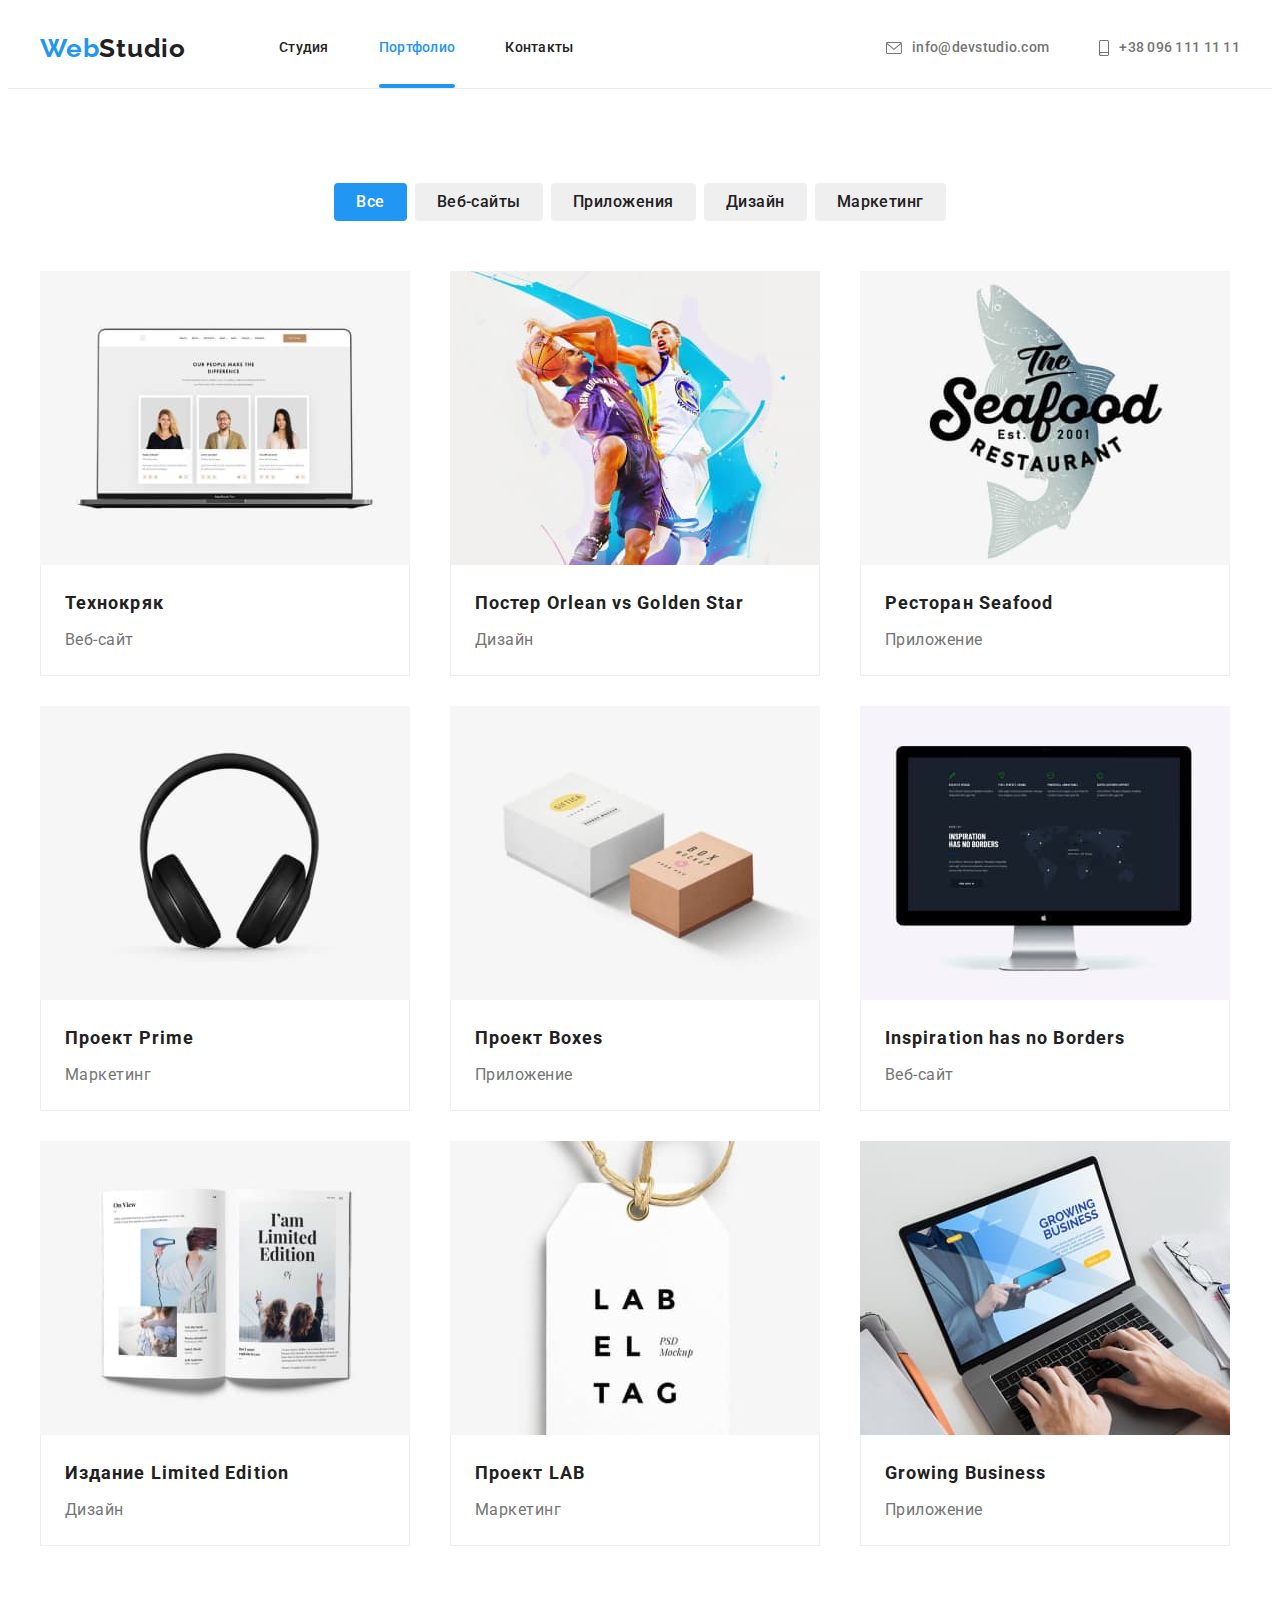
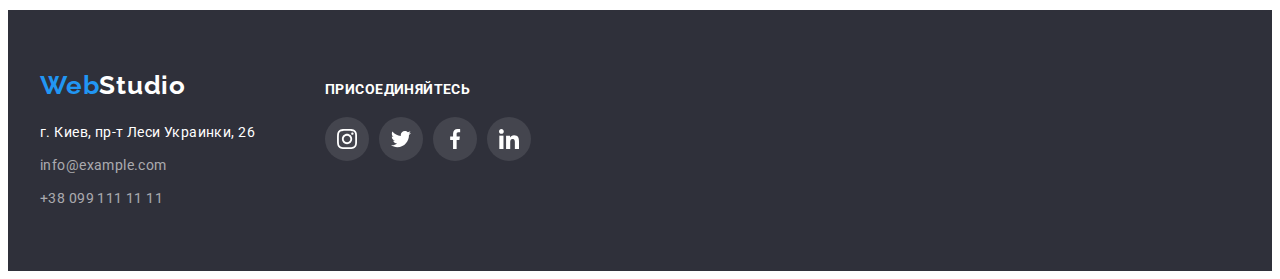
==== portfolio.html @ 38d091c9 "Добавляет разметку модального окна" ====
<!DOCTYPE html>
<html lang="ru">
  <head>
    <meta charset="UTF-8" />
    <meta http-equiv="X-UA-Compatible" content="IE=edge" />
    <meta name="viewport" content="width=device-width, initial-scale=1.0" />
    <link rel="preconnect" href="https://fonts.googleapis.com" />
    <link rel="preconnect" href="https://fonts.gstatic.com" crossorigin />
    <link
      href="https://fonts.googleapis.com/css2?family=Raleway:wght@700&family=Roboto:wght@400;500;700;900&display=swap"
      rel="stylesheet"
    />
    <title>WebStudio</title>
    <link
      rel="stylesheet"
      href="https://cdnjs.cloudflare.com/ajax/libs/modern-normalize/1.1.0/modern-normalize.min.css"
      integrity="sha512-wpPYUAdjBVSE4KJnH1VR1HeZfpl1ub8YT/NKx4PuQ5NmX2tKuGu6U/JRp5y+Y8XG2tV+wKQpNHVUX03MfMFn9Q=="
      crossorigin="anonymous"
      referrerpolicy="no-referrer"
    />
    <link rel="stylesheet" href="./css/styles.css" />
  </head>
  <body>
    <header class="header">
      <div class="container">
        <nav class="header-nav">
          <a class="header-logo link" href="./index.html" lang="en">
            <span class="logo-text">Web</span>Studio
          </a>
          <ul class="header-list list">
            <li class="header-item">
              <a class="header-link link" href="./index.html">Студия</a>
            </li>
            <li class="header-item">
              <a class="header-link link current" href="./portfolio.html"
                >Портфолио</a
              >
            </li>
            <li class="header-item">
              <a class="header-link link" href="">Контакты</a>
            </li>
          </ul>
        </nav>
        <ul class="header-contact list">
          <li class="contact-item">
            <a class="header-info link" href="mailto:info@devstudio.com"
              ><svg class="header-icon" width="16px" height="12px">
                <use href="./images/symbol-defs.svg#icon-envelope"></use></svg
              >info@devstudio.com</a
            >
          </li>
          <li class="contact-item">
            <a class="header-info link" href="tel:+380961111111"
              ><svg class="header-icon" width="10px" height="16px">
                <use href="./images/symbol-defs.svg#icon-smartphone"></use></svg
              >+38 096 111 11 11</a
            >
          </li>
        </ul>
      </div>
    </header>
    <main>
      <!-- Portfolio-section -->
      <section class="section portfolio">
        <div class="container">
          <h1 class="visually-hidden">кнопки</h1>
          <ul class="btn-list list">
            <li class="btn-item current">
              <button class="btn-primary current" type="button">Все</button>
            </li>
            <li class="btn-item">
              <button class="btn-primary" type="button">Веб-сайты</button>
            </li>
            <li class="btn-item">
              <button class="btn-primary" type="button">Приложения</button>
            </li>
            <li class="btn-item">
              <button class="btn-primary" type="button">Дизайн</button>
            </li>
            <li class="btn-item">
              <button class="btn-primary" type="button">Маркетинг</button>
            </li>
          </ul>
          <ul class="portfolio-list list outline">
            <li class="portfolio-item">
              <a class="portfolio-link link" href="">
                <div class="thumb-card">
                  <img
                    src="./images/portfolio-1.jpg"
                    alt="фото ноутбука"
                    width="370"
                    height="294"
                  />
                  <p class="thumb-text">Ресурс предлагает комплексные предложения с разным уровнем функционала и сервисов. Все это позволит посетителю получить исчерпывающие сведения о компании или частном лице.</p>
                </div>
                <div class="portfolio-box">
                  <h2 class="portfolio-title">Технокряк</h2>
                  <p class="portfolio-text">Веб-сайт</p>
                </div>
              </a>
            </li>
            <li class="portfolio-item">
              <a class="portfolio-link link" href="">
                <div class="thumb-card">
                  <img
                    src="./images/portfolio-2.jpg"
                    alt="фото ноутбука"
                    width="370"
                    height="294"
                  />
                  <p class="thumb-text">Ресурс предлагает комплексные предложения с разным уровнем функционала и сервисов. Все это позволит посетителю получить исчерпывающие сведения о компании или частном лице.</p>
                </div>
                <div class="portfolio-box">
                  <h2 class="portfolio-title">
                    Постер <span lang="en">Orlean vs Golden Star</span>
                  </h2>
                  <p class="portfolio-text">Дизайн</p>
                </div>
              </a>
            </li>
            <li class="portfolio-item">
              <a class="portfolio-link link" href="">
                <div class="thumb-card">
                  <img
                    src="./images/portfolio-3.jpg"
                    alt="фото ноутбука"
                    width="370"
                    height="294"
                  />
                  <p class="thumb-text">Ресурс предлагает комплексные предложения с разным уровнем функционала и сервисов. Все это позволит посетителю получить исчерпывающие сведения о компании или частном лице.</p>
                </div>
                <div class="portfolio-box">
                  <h2 class="portfolio-title">
                    Ресторан <span lang="en">Seafood</span>
                  </h2>
                  <p class="portfolio-text">Приложение</p>
                </div>
              </a>
            </li>
            <li class="portfolio-item">
              <a class="portfolio-link link" href="">
                <div class="thumb-card">
                  <img
                    src="./images/portfolio-4.jpg"
                    alt="фото ноутбука"
                    width="370"
                    height="294"
                  />
                  <p class="thumb-text">Ресурс предлагает комплексные предложения с разным уровнем функционала и сервисов. Все это позволит посетителю получить исчерпывающие сведения о компании или частном лице.</p>
                </div>
                <div class="portfolio-box">
                  <h2 class="portfolio-title">
                    Проект <span lang="en">Prime</span>
                  </h2>
                  <p class="portfolio-text">Маркетинг</p>
                </div>
              </a>
            </li>
            <li class="portfolio-item">
              <a class="portfolio-link link" href="">
                <div class="thumb-card">
                  <img
                    src="./images/portfolio-5.jpg"
                    alt="фото ноутбука"
                    width="370"
                    height="294"
                  />
                  <p class="thumb-text">Ресурс предлагает комплексные предложения с разным уровнем функционала и сервисов. Все это позволит посетителю получить исчерпывающие сведения о компании или частном лице.</p>
                </div>
                <div class="portfolio-box">
                  <h2 class="portfolio-title">
                    Проект <span lang="en">Boxes</span>
                  </h2>
                  <p class="portfolio-text">Приложение</p>
                </div>
              </a>
            </li>
            <li class="portfolio-item">
              <a class="portfolio-link link" href="">
                <div class="thumb-card">
                  <img
                    src="./images/portfolio-6.jpg"
                    alt="фото ноутбука"
                    width="370"
                    height="294"
                  />
                  <p class="thumb-text">Ресурс предлагает комплексные предложения с разным уровнем функционала и сервисов. Все это позволит посетителю получить исчерпывающие сведения о компании или частном лице.</p>
                </div>
                <div class="portfolio-box">
                  <h2 class="portfolio-title" lang="en">
                    Inspiration has no Borders
                  </h2>
                  <p class="portfolio-text">Веб-сайт</p>
                </div>
              </a>
            </li>
            <li class="portfolio-item">
              <a class="portfolio-link link" href="">
                <div class="thumb-card">
                  <img
                    src="./images/portfolio-7.jpg"
                    alt="фото ноутбука"
                    width="370"
                    height="294"
                  />
                  <p class="thumb-text">Ресурс предлагает комплексные предложения с разным уровнем функционала и сервисов. Все это позволит посетителю получить исчерпывающие сведения о компании или частном лице.</p>
                </div>
                <div class="portfolio-box">
                  <h2 class="portfolio-title">
                    Издание <span lang="en">Limited Edition</span>
                  </h2>
                  <p class="portfolio-text">Дизайн</p>
                </div>
              </a>
            </li>
            <li class="portfolio-item">
              <a class="portfolio-link link" href="">
                <div class="thumb-card">
                  <img
                    src="./images/portfolio-8.jpg"
                    alt="фото ноутбука"
                    width="370"
                    height="294"
                  />
                  <p class="thumb-text">Ресурс предлагает комплексные предложения с разным уровнем функционала и сервисов. Все это позволит посетителю получить исчерпывающие сведения о компании или частном лице.</p>
                </div>
                <div class="portfolio-box">
                  <h2 class="portfolio-title">
                    Проект <span lang="en">LAB</span>
                  </h2>
                  <p class="portfolio-text">Маркетинг</p>
                </div>
              </a>
            </li>
            <li class="portfolio-item">
              <a class="portfolio-link link" href="">
                <div class="thumb-card">
                  <img
                    src="./images/portfolio-9.jpg"
                    alt="фото ноутбука"
                    width="370"
                    height="294"
                  />
                  <p class="thumb-text">Ресурс предлагает комплексные предложения с разным уровнем функционала и сервисов. Все это позволит посетителю получить исчерпывающие сведения о компании или частном лице.</p>
                </div>
                <div class="portfolio-box">
                  <h2 class="portfolio-title" lang="en">Growing Business</h2>
                  <p class="portfolio-text">Приложение</p>
                </div>
              </a>
            </li>
          </ul>
        </div>
      </section>
    </main>
    <footer class="footer">
      <div class="container footer-container">
        <div class="footer-box">
          <a class="footer-logo link" href="./index.html" lang="en">
            <span class="logo-text">Web</span>Studio
          </a>
          <address class="footer-contact">
            <ul class="footer-list list">
              <li class="footer-item">
                <a
                  class="footer-address contact-text link"
                  href="https://goo.gl/maps/2yx1dUXWWij7tJqm9"
                  target="_blank"
                >
                  г. Киев, пр-т Леси Украинки, 26
                </a>
              </li>
              <li class="footer-item">
                <a
                  class="footer-contact contact-text link"
                  href="mailto:info@example.com"
                  >info@example.com</a
                >
              </li>
              <li class="footer-item">
                <a
                  class="footer-contact contact-text link"
                  href="tel:+380991111111"
                  >+38 099 111 11 11</a
                >
              </li>
            </ul>
          </address>
        </div>
        <div class="join">
          <p class="join-title">присоединяйтесь</p>
          <ul class="join-list list">
            <li class="join-item">
              <a class="join-link link" href="">
                <svg class="footer-icon" width="20" height="20">
                  <use href="./images/symbol-defs.svg#icon-instagram"></use>
                </svg>
              </a>
            </li>
            <li class="join-item">
              <a class="join-link link" href="">
                <svg class="footer-icon" width="20" height="20">
                  <use href="./images/symbol-defs.svg#icon-twitter"></use>
                </svg>
              </a>
            </li>
            <li class="join-item">
              <a class="join-link link" href="">
                <svg class="footer-icon" width="20" height="20">
                  <use href="./images/symbol-defs.svg#icon-facebook"></use>
                </svg>
              </a>
            </li>
            <li class="join-item">
              <a class="join-link link" href="">
                <svg class="footer-icon" width="20" height="20">
                  <use href="./images/symbol-defs.svg#icon-linkedin"></use>
                </svg>
              </a>
            </li>
          </ul>
        </div>
      </div>
    </footer>
  </body>
</html>
---- css/styles.css ----
:root {
  --first-main-color: #212121;
  --second-main-color: #757575;
  --features-title-color: #212121;
  --features-text-color: #757575;
  --accent-text-color: #2196f3;
  --portfolio-btn-color: #212121;
  --first-bg-coor: #ffffff;
  --second-bg-coor: #2f303a;
  --title-first-gap: 10px;
  --portfolio-title-gap: 4px;
  --portfolio-box-border: 1px solid #eeeeee;
  --main-flex-gap: 30px;
  --timing-function: 250ms cubic-bezier(0.4, 0, 0.2, 1);
}
p,
h1,
h2,
h3,
h4,
h5,
h6 {
  margin: 0;
}

ul {
  margin: 0;
  padding: 0;
}
body {
  font-family: "Roboto", sans-serif;
  color: var(--first-main-color);
  font-size: 14px;
  background-color: var(--first-bg-coor);
}

img {
  display: block;
  max-width: 100%;
  height: auto;
}

.section {
  padding-top: 94px;
  padding-bottom: 94px;
  /* outline: 1px solid blueviolet; */
}

.list {
  list-style: none;
}

.link {
  text-decoration: none;
}

.container {
  width: 1200px;
  padding-left: 15px;
  padding-right: 15px;
  margin: 0 auto;
  /* outline: 2px solid tomato; */
}

.section-title {
  font-weight: 700;
  font-size: 36px;
  line-height: 42px;
  text-align: center;
  letter-spacing: 0.03em;
  color: var(--first-main-color);
}

.contact-text {
  font-style: normal;
  font-size: 14px;
  line-height: 1.71;
  letter-spacing: 0.03em;
}

.visually-hidden {
  position: absolute;
  white-space: nowrap;
  width: 1px;
  height: 1px;
  overflow: hidden;
  border: 0;
  padding: 0;
  clip: rect(0 0 0 0);
  clip-path: inset(50%);
  margin: -1px;
}

/* -----------------------Header----------------------- */

.header {
  border-bottom: 1px solid #ececec;
}

.header-list {
  display: flex;
  margin-left: 93px;
}

.header-contact {
  display: flex;
  margin-left: auto;
}

.header-nav {
  display: flex;
  align-items: center;
}

.header .container {
  display: flex;
  align-items: center;
}

.header-item:not(:last-child) {
  margin-right: 50px;
}

.contact-item:not(:last-child) {
  margin-right: 50px;
}

.header-logo {
  padding-top: 24px;
  padding-bottom: 24px;

  font-family: "Raleway";
  font-style: normal;
  font-weight: 700;
  font-size: 26px;
  line-height: 1.19;
  letter-spacing: 0.03em;
  color: var(--first-main-color);
}

.logo-text {
  color: var(--accent-text-color);
}

.header-link {
  display: inline-block;
  padding-top: 32px;
  padding-bottom: 32px;

  position: relative;

  font-weight: 500;
  font-size: 14px;
  line-height: 1.14;
  letter-spacing: 0.02em;
  color: var(--first-main-color);

  transition: color var(--timing-function);
}

.header-link:hover,
.header-link:focus {
  color: var(--accent-text-color);
}

.header-link.current::after {
  content: "";

  position: absolute;
  left: 0;
  bottom: 0;

  display: block;
  width: 100%;
  height: 4px;
  background-color: #2196f3;
  border-radius: 2px;

  transition: transform var(--timing-function);
}

.current {
  color: var(--accent-text-color);
}

.header-info {
  display: inline-flex;
  align-items: center;
  justify-content: center;

  padding-top: 32px;
  padding-bottom: 32px;

  font-weight: 500;
  font-size: 14px;
  line-height: 1.14;
  letter-spacing: 0.02em;
  color: #757575;

  transition: color var(--timing-function);
}

.header-icon {
  fill: currentColor;
  margin-right: 10px;
}

.header-info:hover,
.header-info:focus {
  color: var(--accent-text-color);
}

/* -----------------------Hero-modal---------------- */

.backdrop {
  position: fixed;
  top: 0;
  left: 0;

  width: 100%;
  height: 100%;

  background-color: rgba(0, 0, 0, 0.2);

  opacity: 1;
  transition: opacity var(--timing-function), visibility 300ms;
}

.backdrop.is-hidden {
  opacity: 0;
  pointer-events: none;
  visibility: hidden;
}

.backdrop.is-hidden .modal {
  transform: translate(-50%, -50%) scale(0.7);
}

.modal {
  position: absolute;
  top: 50%;
  left: 50%;

  width: 528px;
  height: 581px;

  padding: 40px;

  background: #ffffff;
  box-shadow: 0px 1px 3px rgba(0, 0, 0, 0.12), 0px 1px 1px rgba(0, 0, 0, 0.14),
    0px 2px 1px rgba(0, 0, 0, 0.2);
  border-radius: 4px;

  transform: translate(-50%, -50%) scale(1);
  transition: transform 300ms cubic-bezier(0.215, 0.61, 0.355, 1);
}

.modal-close {
  display: flex;
  align-items: center;
  justify-content: center;

  position: absolute;

  top: 8px;
  right: 8px;

  width: 30px;
  height: 30px;

  background: #ffffff;
  border: 1px solid rgba(0, 0, 0, 0.1);
  border-radius: 50%;
  background-color: transparent;
}

.modal-icon {
  display: block;
  fill: #000000;

  width: 18px;
  height: 18px;

  transition: fill var(--timing-function);
}

.modal-close:hover .modal-icon,
.modal-close:focus .modal-icon {
  fill: var(--accent-text-color);
}

.modal-title {
margin-bottom: 30px;

  font-weight: 700;
font-size: 20px;
line-height: 1.15;
text-align: center;
letter-spacing: 0.03em;
color: var(--first-main-color);
}


.modal-field {
  margin-bottom: 10px;
}

.input-text {
display: block;

margin-bottom: 4px;
  
  font-size: 12px;
line-height: 1.17;
letter-spacing: 0.01em;

color: var(--second-main-color);
}

.input-wrap {
  position: relative;
}

.input-icon {
  position: absolute;
  left: 15px;
  top: 50%;
  transform: translateY(-50%);
}

.modal-input {

padding: 12px 12px 12px 42px;

width: 100%;
height: 40px;

  border: 1px solid rgba(33, 33, 33, 0.2);
box-sizing: border-box;
border-radius: 4px;
background-color: transparent;
}

.comment-text::placeholder {
  font-size: 12px;
line-height: 1.14;
letter-spacing: 0.01em;

color: rgba(117, 117, 117, 0.5);
}

.comment-text {
  width: 100%;
height: 120px;

padding: 12px 16px;
resize: none;

border: 1px solid rgba(33, 33, 33, 0.2);
box-sizing: border-box;
border-radius: 4px;
background-color: transparent;
color: var(--first-main-color);
}

/*Checkbox
-----------------------*/
.check-input {
position: absolute;

 -webkit-appearance: none;
 -moz-appearance: none;
 appearance: none;
}

/* -----------------------Hero----------------------- */
.hero {
  max-width: 1600px;
  min-height: 600px;
  margin-left: auto;
  margin-right: auto;
  background-image: linear-gradient(
      to right,
      rgba(47, 48, 58, 0.4),
      rgba(47, 48, 58, 0.4)
    ),
    url(../images/header-img.jpg);
  background-size: cover;
  background-repeat: no-repeat;
  background-position: center;
  background-color: #2f303a;

  padding-top: 200px;
  padding-bottom: 200px;
  text-align: center;
}
.hero-title {
  margin-bottom: var(--main-flex-gap);
  min-width: 696px;

  font-weight: 900;
  font-size: 44px;
  line-height: 1.36;
  letter-spacing: 0.06em;
  text-transform: uppercase;
  color: #ffffff;
}

.hero-btn {
  border-radius: 4px;
  border: 0;
  padding: 10px 32px;

  min-width: 200px;
  box-shadow: 0px 4px 4px rgba(0, 0, 0, 0.15);
  margin: 0 auto;

  font-family: inherit;
  font-weight: 700;
  font-size: 16px;
  line-height: 1.88;
  display: flex;
  align-items: center;
  letter-spacing: 0.06em;
  color: #ffffff;
  cursor: pointer;
  background: var(--accent-text-color);
}

.hero-btn:hover,
.hero-btn:focus {
  background: var(--accent-text-color);
}

/* ----------------------Features---------------------- */
.features-list {
  display: flex;
  margin-left: -30px;
}

.features-item {
  width: calc(100% / 4 - 30px);
  margin-left: var(--main-flex-gap);
}

.features-box-icon {
  display: flex;
  align-items: center;
  justify-content: center;

  max-width: 270px;
  min-height: 120px;
  background: #f5f4fa;
  border-radius: 4px;
  margin-bottom: 30px;
}

.features-title {
  margin-bottom: var(--title-first-gap);

  font-weight: 700;
  font-size: 14px;
  line-height: 1.14;
  letter-spacing: 0.03em;
  text-transform: uppercase;
  color: var(--features-title-color);
}

.features-text {
  font-size: 14px;
  line-height: 1.71;
  letter-spacing: 0.03em;
  color: var(--features-text-color);
}

/* ----------------------Service---------------------- */
.section.service {
  padding-top: 0;
}

.service-item {
  position: relative;
}

.service-label {
  position: absolute;
  width: 100%;
  bottom: 0;
  left: 0;
}

.service-title {
  margin-bottom: 50px;
}

.service-list {
  display: flex;
}

.service-text {
  display: flex;
  align-items: center;
  justify-content: center;

  width: 100%;
  height: 70px;

  text-align: center;
  font-weight: 700;
  font-size: 14px;
  line-height: 1.14;
  text-transform: uppercase;

  color: #ffffff;
  background: rgba(47, 48, 58, 0.8);
}

.service-item + .service-item {
  margin-left: var(--main-flex-gap);
}
/* ----------------------Team---------------------- */

.team {
  background: #f5f4fa;
}

.team-box {
  padding-top: 30px;
  padding-bottom: 30px;
  padding-left: auto;
  padding-right: auto;
}

.team-list {
  display: flex;
  margin-left: -30px;
}

.team-item {
  flex-basis: calc(100% / 4 - 30px);
  margin-left: var(--main-flex-gap);

  background: #ffffff;
  box-shadow: 0px 1px 3px rgba(0, 0, 0, 0.12), 0px 1px 1px rgba(0, 0, 0, 0.14),
    0px 2px 1px rgba(0, 0, 0, 0.2);
  border-radius: 0px 0px 4px 4px;
}

.team-title {
  margin-bottom: 50px;
}

.team-name {
  margin-bottom: var(--title-first-gap);

  font-weight: 500;
  font-size: 16px;
  line-height: 1.19;
  text-align: center;
  letter-spacing: 0.03em;
  color: var(--first-main-color);
}

.team-text {
  font-size: 16px;
  line-height: 1.19;
  text-align: center;
  letter-spacing: 0.03em;
  color: var(--second-main-color);
  margin-bottom: 16px;
}

.team-soc-list {
  display: flex;
  justify-content: center;
}

.team-soc-item + .team-soc-item {
  margin-left: 10px;
}

.team-soc-link {
  width: 44px;
  height: 44px;
  background-color: #ffffff;
  border-radius: 50%;
  display: flex;
  justify-content: center;
  align-items: center;
  color: #afb1b8;

  transition: color var(--timing-function),
    background-color var(--timing-function);
}

.team-soc-icon {
  fill: currentColor;
}

.team-soc-link:hover,
.team-soc-link:focus {
  background-color: #2196f3;
  color: #ffffff;
}

/* ----------------------Clients---------------------- */

.clients {
  margin-left: auto;
  margin-right: auto;
  background: var(--first-bg-coor);
}

.clients-title {
  margin-bottom: 50px;
}

.clients-list {
  display: flex;
  justify-content: center;
  align-items: center;
  margin-left: -30px;
}

.clients-item {
  width: calc(100% / 6 - 30px);
  height: 92px;
  margin-left: var(--main-flex-gap);
}

.clients-link {
  display: flex;
  width: 170px;
  height: 92px;
  justify-content: center;
  align-items: center;
  border: 1px solid #afb1b8;
  border-radius: 4px;
  color: #afb1b8;

  transition: color var(--timing-function), border-color var(--timing-function);
}

.clients-icon {
  fill: currentColor;
}

.clients-link:hover,
.clients-link:focus {
  border-color: var(--accent-text-color);
  color: var(--accent-text-color);
}

/* ----------------------Footer---------------------- */
.footer {
  padding-top: 60px;
  padding-bottom: 60px;

  background: var(--second-bg-coor);
}

.footer-logo {
  display: block;
  margin-bottom: 20px;

  font-family: "Raleway";
  font-style: normal;
  font-weight: 700;
  font-size: 26px;
  line-height: 1.19;
  letter-spacing: 0.03em;
  color: #ffffff;
}

.footer-item {
  margin-bottom: 9px;
}

.footer-item:last-child {
  margin-bottom: 0;
}

.footer-address {
  color: #ffffff;
}

.footer-contact {
  color: rgba(255, 255, 255, 0.6);
}

.contact-text {
  display: block;

  transition: color var(--timing-function);
}

.contact-text:hover,
.contact-text:focus {
  color: var(--accent-text-color);
}

/* --------------------Footer-Join-------------------- */

.footer-container {
  display: flex;
  align-items: baseline;
}

.join {
  margin-left: 70px;
}

.join-list {
  display: flex;
  justify-content: center;
}

.join-item + .join-item {
  margin-left: 10px;
}

.join-title {
  margin-bottom: 20px;

  font-weight: 700;
  font-size: 14px;
  line-height: 16px;
  letter-spacing: 0.03em;
  text-transform: uppercase;
  color: var(--first-bg-coor);
}

.join-link {
  width: 44px;
  height: 44px;
  background-color: rgba(255, 255, 255, 0.1);
  border-radius: 50%;
  display: flex;
  align-items: center;
  justify-content: center;

  transition: background-color var(--timing-function);
}

.join-link:hover,
.join-link:focus {
  background-color: var(--accent-text-color);
}

.footer-icon {
  fill: var(--first-bg-coor);
}

/* -----------------Portfolio-button------------------ */
.btn-list {
  display: flex;
  justify-content: center;

  margin-bottom: 50px;
}

.btn-item:not(:first-child) {
  margin-left: 8px;
}

.btn-primary {
  display: inline-block;
  border: 0;
  border-radius: 4px;
  padding: 6px 22px;

  font-family: inherit;
  font-weight: 500;
  font-size: 16px;
  line-height: 1.62;
  text-align: center;
  letter-spacing: 0.03em;
  cursor: pointer;
  color: var(--portfolio-btn-color);

  transition: color var(--timing-function),
    background-color var(--timing-function), box-shadow var(--timing-function);
}

.btn-primary:hover,
.btn-primary:focus {
  background-color: var(--accent-text-color);
  color: #ffffff;
  box-shadow: 0px 3px 1px rgba(0, 0, 0, 0.1), 0px 1px 2px rgba(0, 0, 0, 0.08),
    0px 2px 2px rgba(0, 0, 0, 0.12);
}

.btn-primary.current {
  background: var(--accent-text-color);
  color: #ffffff;
}

/* -----------------Portfolio------------------------- */
.portfolio-list {
  display: flex;
  flex-wrap: wrap;
  margin-left: -30px;
  margin-bottom: -30px;
}

.portfolio-item {
  width: calc(100% / 3 - 30px);
  margin-left: var(--main-flex-gap);
  margin-bottom: var(--main-flex-gap);
}

.portfolio-item:nth-last-child(-n + 3) {
  margin-bottom: 0;
}

.portfolio-title {
  margin-bottom: var(--portfolio-title-gap);

  font-style: inherit;
  font-weight: 700;
  font-size: 18px;
  line-height: 2;
  letter-spacing: 0.06em;
  color: var(--first-main-color);
}

.portfolio-text {
  font-style: inherit;
  font-size: 16px;
  line-height: 1.88;
  letter-spacing: 0.03em;
  color: var(--second-main-color);
}

.portfolio-box {
  margin: 0;
  padding-top: 20px;
  padding-bottom: 20px;
  padding-left: 24px;
  padding-right: 24px;
  border-right: var(--portfolio-box-border);
  border-left: var(--portfolio-box-border);
  border-bottom: var(--portfolio-box-border);
}

.portfolio-item {
  background: var(--first-bg-coor);
}

.portfolio-link {
  display: inline-block;

  transition: box-shadow var(--timing-function);
}

.portfolio-link:hover .thumb-text,
.portfolio-link:focus .thumb-text {
  transform: translateY(0);
}

.portfolio-link:hover,
.portfolio-link:focus {
  box-shadow: 0px 1px 1px rgba(0, 0, 0, 0.12), 0px 4px 4px rgba(0, 0, 0, 0.06),
    1px 4px 6px rgba(0, 0, 0, 0.16);
}

.thumb-card {
  position: relative;
  overflow: hidden;

  width: 100%;
  height: 100%;
}

.thumb-text {
  position: absolute;
  top: 0;
  left: 0;
  height: 100%;
  width: 100%;

  transform: translateY(101%);
  transition: transform var(--timing-function);

  font-size: 18px;
  line-height: 1.56;
  margin: 0;
  padding: 63px 24px;

  background-color: rgba(33, 150, 243, 0.9);
  color: #ffffff;
}
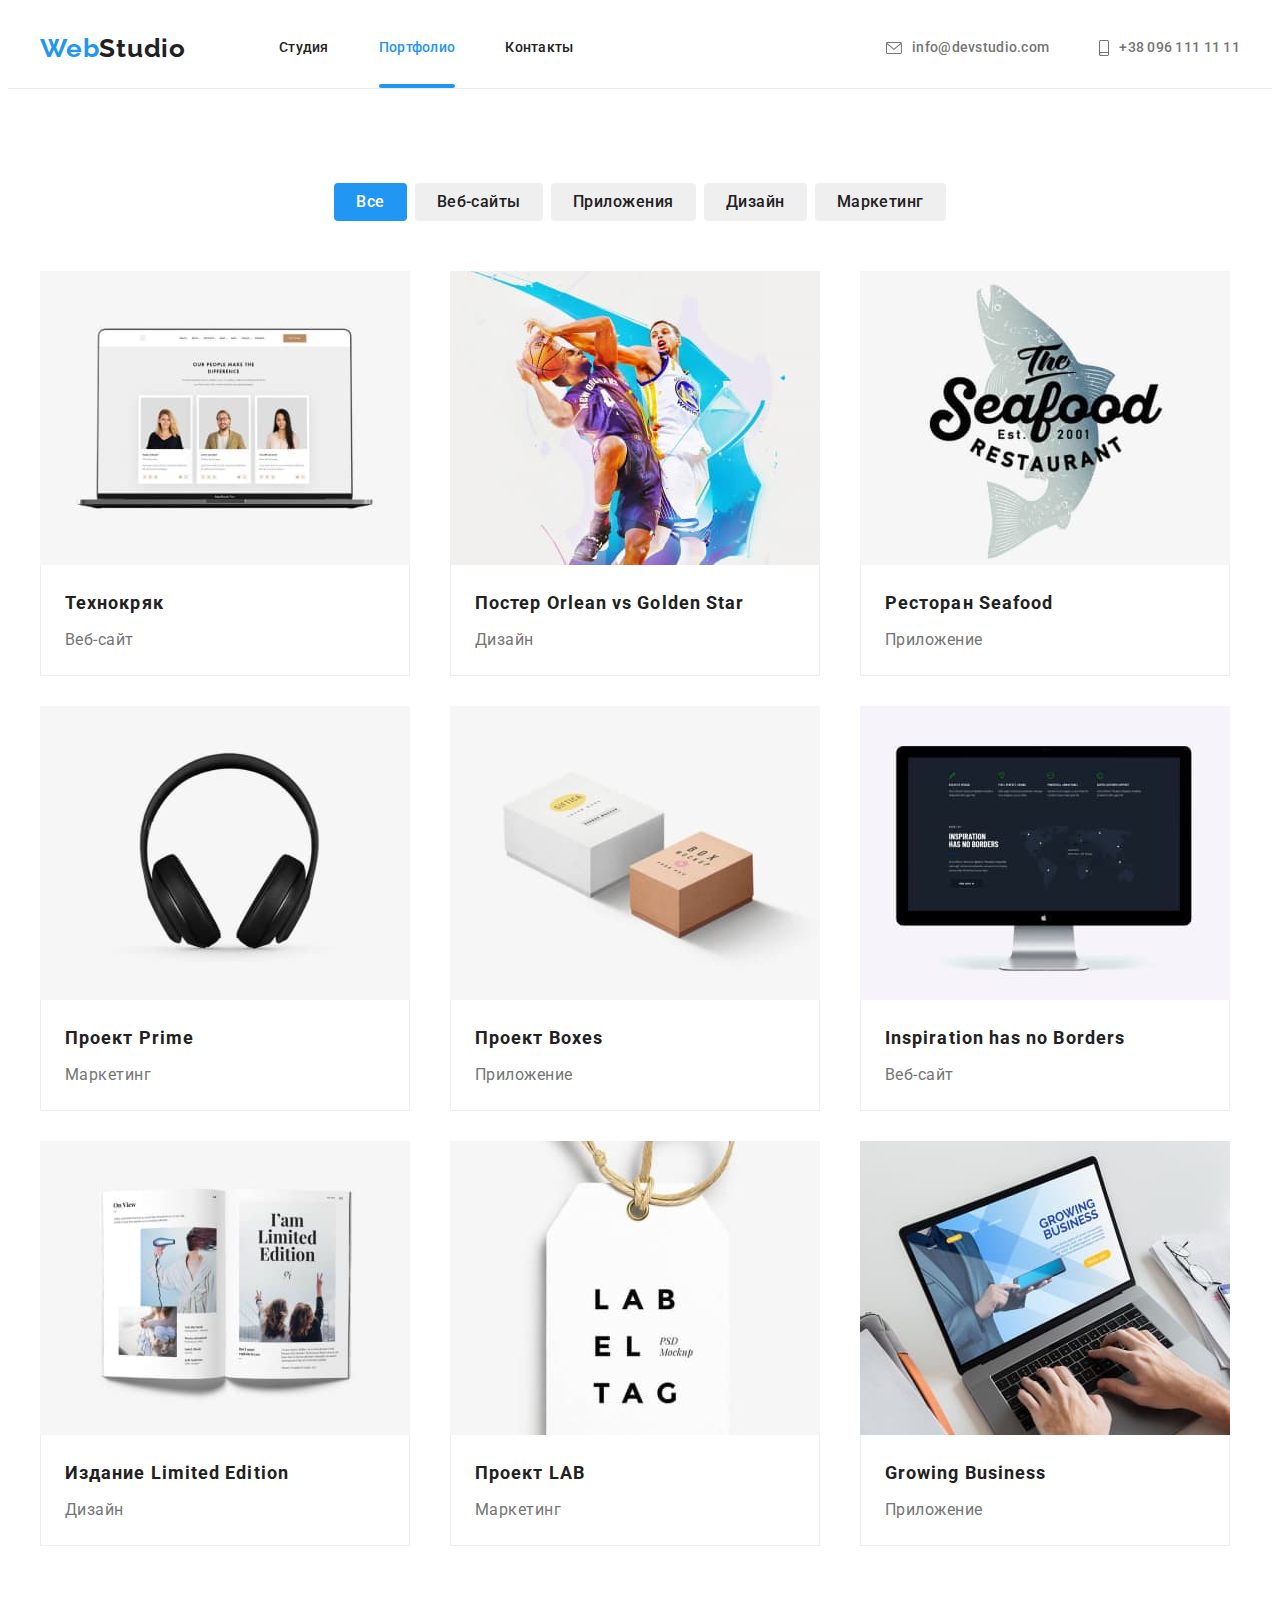
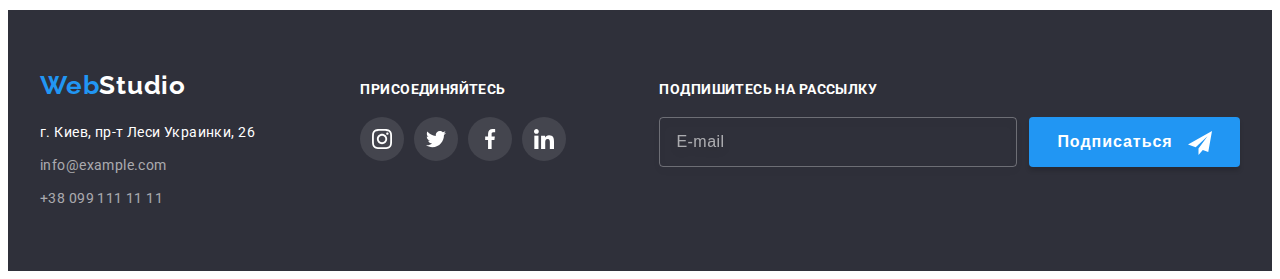
==== commit cfdf0bcc: "Заканчивает дз6" ====
--- a/portfolio.html
+++ b/portfolio.html
@@ -91,7 +91,11 @@
                     width="370"
                     height="294"
                   />
-                  <p class="thumb-text">Ресурс предлагает комплексные предложения с разным уровнем функционала и сервисов. Все это позволит посетителю получить исчерпывающие сведения о компании или частном лице.</p>
+                  <p class="thumb-text">
+                    Ресурс предлагает комплексные предложения с разным уровнем
+                    функционала и сервисов. Все это позволит посетителю получить
+                    исчерпывающие сведения о компании или частном лице.
+                  </p>
                 </div>
                 <div class="portfolio-box">
                   <h2 class="portfolio-title">Технокряк</h2>
@@ -108,7 +112,11 @@
                     width="370"
                     height="294"
                   />
-                  <p class="thumb-text">Ресурс предлагает комплексные предложения с разным уровнем функционала и сервисов. Все это позволит посетителю получить исчерпывающие сведения о компании или частном лице.</p>
+                  <p class="thumb-text">
+                    Ресурс предлагает комплексные предложения с разным уровнем
+                    функционала и сервисов. Все это позволит посетителю получить
+                    исчерпывающие сведения о компании или частном лице.
+                  </p>
                 </div>
                 <div class="portfolio-box">
                   <h2 class="portfolio-title">
@@ -127,7 +135,11 @@
                     width="370"
                     height="294"
                   />
-                  <p class="thumb-text">Ресурс предлагает комплексные предложения с разным уровнем функционала и сервисов. Все это позволит посетителю получить исчерпывающие сведения о компании или частном лице.</p>
+                  <p class="thumb-text">
+                    Ресурс предлагает комплексные предложения с разным уровнем
+                    функционала и сервисов. Все это позволит посетителю получить
+                    исчерпывающие сведения о компании или частном лице.
+                  </p>
                 </div>
                 <div class="portfolio-box">
                   <h2 class="portfolio-title">
@@ -146,7 +158,11 @@
                     width="370"
                     height="294"
                   />
-                  <p class="thumb-text">Ресурс предлагает комплексные предложения с разным уровнем функционала и сервисов. Все это позволит посетителю получить исчерпывающие сведения о компании или частном лице.</p>
+                  <p class="thumb-text">
+                    Ресурс предлагает комплексные предложения с разным уровнем
+                    функционала и сервисов. Все это позволит посетителю получить
+                    исчерпывающие сведения о компании или частном лице.
+                  </p>
                 </div>
                 <div class="portfolio-box">
                   <h2 class="portfolio-title">
@@ -165,7 +181,11 @@
                     width="370"
                     height="294"
                   />
-                  <p class="thumb-text">Ресурс предлагает комплексные предложения с разным уровнем функционала и сервисов. Все это позволит посетителю получить исчерпывающие сведения о компании или частном лице.</p>
+                  <p class="thumb-text">
+                    Ресурс предлагает комплексные предложения с разным уровнем
+                    функционала и сервисов. Все это позволит посетителю получить
+                    исчерпывающие сведения о компании или частном лице.
+                  </p>
                 </div>
                 <div class="portfolio-box">
                   <h2 class="portfolio-title">
@@ -184,7 +204,11 @@
                     width="370"
                     height="294"
                   />
-                  <p class="thumb-text">Ресурс предлагает комплексные предложения с разным уровнем функционала и сервисов. Все это позволит посетителю получить исчерпывающие сведения о компании или частном лице.</p>
+                  <p class="thumb-text">
+                    Ресурс предлагает комплексные предложения с разным уровнем
+                    функционала и сервисов. Все это позволит посетителю получить
+                    исчерпывающие сведения о компании или частном лице.
+                  </p>
                 </div>
                 <div class="portfolio-box">
                   <h2 class="portfolio-title" lang="en">
@@ -203,7 +227,11 @@
                     width="370"
                     height="294"
                   />
-                  <p class="thumb-text">Ресурс предлагает комплексные предложения с разным уровнем функционала и сервисов. Все это позволит посетителю получить исчерпывающие сведения о компании или частном лице.</p>
+                  <p class="thumb-text">
+                    Ресурс предлагает комплексные предложения с разным уровнем
+                    функционала и сервисов. Все это позволит посетителю получить
+                    исчерпывающие сведения о компании или частном лице.
+                  </p>
                 </div>
                 <div class="portfolio-box">
                   <h2 class="portfolio-title">
@@ -222,7 +250,11 @@
                     width="370"
                     height="294"
                   />
-                  <p class="thumb-text">Ресурс предлагает комплексные предложения с разным уровнем функционала и сервисов. Все это позволит посетителю получить исчерпывающие сведения о компании или частном лице.</p>
+                  <p class="thumb-text">
+                    Ресурс предлагает комплексные предложения с разным уровнем
+                    функционала и сервисов. Все это позволит посетителю получить
+                    исчерпывающие сведения о компании или частном лице.
+                  </p>
                 </div>
                 <div class="portfolio-box">
                   <h2 class="portfolio-title">
@@ -241,7 +273,11 @@
                     width="370"
                     height="294"
                   />
-                  <p class="thumb-text">Ресурс предлагает комплексные предложения с разным уровнем функционала и сервисов. Все это позволит посетителю получить исчерпывающие сведения о компании или частном лице.</p>
+                  <p class="thumb-text">
+                    Ресурс предлагает комплексные предложения с разным уровнем
+                    функционала и сервисов. Все это позволит посетителю получить
+                    исчерпывающие сведения о компании или частном лице.
+                  </p>
                 </div>
                 <div class="portfolio-box">
                   <h2 class="portfolio-title" lang="en">Growing Business</h2>
@@ -320,6 +356,25 @@
             </li>
           </ul>
         </div>
+        <div class="footer-form">
+          <form class="subscribe-form">
+            <p class="subscribe-title">Подпишитесь на рассылку</p>
+            <div class="subscribe-field">
+              <input
+                type="email"
+                name="subscribe_input"
+                class="subscribe_input"
+                placeholder="E-mail"
+              />
+              <button type="submit" class="subscribe-btn">
+                Подписаться
+                <svg class="subscribe-icon" width="24" height="24">
+                  <use href="./images/symbol-defs.svg#icon-send"></use>
+                </svg>
+              </button>
+            </div>
+          </form>
+        </div>
       </div>
     </footer>
   </body>
--- a/css/styles.css
+++ b/css/styles.css
@@ -289,32 +289,33 @@
   fill: var(--accent-text-color);
 }
 
+/* --------------Modal-form----------------------- */
+
 .modal-title {
-margin-bottom: 30px;
-
-  font-weight: 700;
-font-size: 20px;
-line-height: 1.15;
-text-align: center;
-letter-spacing: 0.03em;
-color: var(--first-main-color);
-}
-
+  margin-bottom: 12px;
+
+  font-weight: 700;
+  font-size: 20px;
+  line-height: 1.15;
+  text-align: center;
+  letter-spacing: 0.03em;
+  color: var(--first-main-color);
+}
 
 .modal-field {
   margin-bottom: 10px;
 }
 
 .input-text {
-display: block;
-
-margin-bottom: 4px;
-  
+  display: block;
+
+  margin-bottom: 4px;
+
   font-size: 12px;
-line-height: 1.17;
-letter-spacing: 0.01em;
-
-color: var(--second-main-color);
+  line-height: 1.17;
+  letter-spacing: 0.01em;
+
+  color: var(--second-main-color);
 }
 
 .input-wrap {
@@ -326,51 +327,162 @@
   left: 15px;
   top: 50%;
   transform: translateY(-50%);
+  transition: fill var(--timing-function);
 }
 
 .modal-input {
-
-padding: 12px 12px 12px 42px;
-
-width: 100%;
-height: 40px;
+  padding: 12px 12px 12px 42px;
+
+  width: 100%;
+  height: 40px;
 
   border: 1px solid rgba(33, 33, 33, 0.2);
-box-sizing: border-box;
-border-radius: 4px;
-background-color: transparent;
+  box-sizing: border-box;
+  border-radius: 4px;
+  background-color: transparent;
+  transition: border-color var(--timing-function);
+
+  font-size: 12px;
+  line-height: 1.17;
+  letter-spacing: 0.01em;
+
+  color: #757575;
+}
+
+.modal-field:focus-within .input-icon,
+.modal-input:not(:placeholder-shown) + .input-icon {
+  fill: var(--accent-text-color);
+}
+
+.modal-input:focus-within,
+.modal-input:not(:placeholder-shown) {
+  border-color: var(--accent-text-color);
+  outline: none;
+}
+
+.modal-comment {
+  margin-bottom: 20px;
+}
+
+.comment-text {
+  width: 100%;
+  height: 120px;
+
+  padding: 12px 16px;
+  resize: none;
+
+  border: 1px solid rgba(33, 33, 33, 0.2);
+  box-sizing: border-box;
+  border-radius: 4px;
+  background-color: transparent;
+  color: var(--first-main-color);
+
+  font-size: 12px;
+  line-height: 1.17;
+  letter-spacing: 0.01em;
+
+  color: #757575;
 }
 
 .comment-text::placeholder {
   font-size: 12px;
-line-height: 1.14;
-letter-spacing: 0.01em;
-
-color: rgba(117, 117, 117, 0.5);
-}
-
-.comment-text {
-  width: 100%;
-height: 120px;
-
-padding: 12px 16px;
-resize: none;
-
-border: 1px solid rgba(33, 33, 33, 0.2);
-box-sizing: border-box;
-border-radius: 4px;
-background-color: transparent;
-color: var(--first-main-color);
+  line-height: 1.14;
+  letter-spacing: 0.01em;
+
+  color: rgba(117, 117, 117, 0.5);
+}
+
+.modal-comment:focus-within .comment-text,
+.comment-text:not(:placeholder-shown) {
+  border-color: var(--accent-text-color);
+  outline: none;
 }
 
 /*Checkbox
 -----------------------*/
+
+.check-label {
+  display: flex;
+  align-items: center;
+  justify-content: center;
+  margin-bottom: 30px;
+}
+
 .check-input {
-position: absolute;
-
- -webkit-appearance: none;
- -moz-appearance: none;
- appearance: none;
+  position: absolute;
+
+  -webkit-appearance: none;
+  -moz-appearance: none;
+  appearance: none;
+}
+
+.check-box {
+  display: inline-block;
+  content: "";
+  width: 16px;
+  height: 15px;
+
+  margin-right: 7px;
+
+  background-image: url(../images/check-off.svg);
+}
+
+.check-input:checked + .check-box {
+  background-image: url(../images/check-on.svg);
+}
+
+.check-text {
+  font-size: 14px;
+  line-height: 1.71;
+  letter-spacing: 0.03em;
+  color: var(--second-main-color);
+}
+
+.conditions-link {
+  font-size: 14px;
+  line-height: 1.71;
+  letter-spacing: 0.03em;
+  text-decoration: none;
+  color: var(--accent-text-color);
+  border-bottom: 1px solid;
+  transition: color var(--timing-function);
+}
+
+.conditions-link:hover,
+.conditions-link:focus {
+  color: #188ce8;
+}
+
+.modal-btn {
+  display: block;
+
+  margin: 0 auto;
+  padding-top: 10px;
+  padding-right: 55px;
+  padding-bottom: 10px;
+  padding-left: 56px;
+
+  min-width: 200px;
+  height: 50px;
+
+  font-weight: 700;
+  font-size: 16px;
+  line-height: 1.88;
+  letter-spacing: 0.06em;
+
+  cursor: pointer;
+  border: none;
+
+  background: var(--accent-text-color);
+  box-shadow: 0px 4px 4px rgba(0, 0, 0, 0.15);
+  border-radius: 4px;
+  color: var(--first-bg-coor);
+  transition: background-color var(--timing-function);
+}
+
+.modal-btn:hover,
+.modal-btn:focus {
+  background-color: #188ce8;
 }
 
 /* -----------------------Hero----------------------- */
@@ -424,12 +536,13 @@
   letter-spacing: 0.06em;
   color: #ffffff;
   cursor: pointer;
-  background: var(--accent-text-color);
+  background-color: var(--accent-text-color);
+  transition: background-color var(--timing-function);
 }
 
 .hero-btn:hover,
 .hero-btn:focus {
-  background: var(--accent-text-color);
+  background-color: #188ce8;
 }
 
 /* ----------------------Features---------------------- */
@@ -659,6 +772,9 @@
   background: var(--second-bg-coor);
 }
 
+.footer-box {
+  flex-grow: 1;
+}
 .footer-logo {
   display: block;
   margin-bottom: 20px;
@@ -749,6 +865,92 @@
 
 .footer-icon {
   fill: var(--first-bg-coor);
+}
+
+/*
+Footer-form--------------------- */
+
+.footer-form {
+  margin-left: 93px;
+}
+
+.subscribe-title {
+  margin-bottom: 20px;
+
+  font-weight: 700;
+  font-size: 14px;
+  line-height: 16px;
+  letter-spacing: 0.03em;
+  text-transform: uppercase;
+  color: var(--first-bg-coor);
+}
+
+.subscribe-field {
+  display: flex;
+}
+
+.subscribe_input {
+  min-width: 358px;
+  height: 50px;
+  padding-top: 15px;
+  padding-bottom: 15px;
+  padding-left: 16px;
+
+  border: 1px solid rgba(255, 255, 255, 0.3);
+  box-sizing: border-box;
+  filter: drop-shadow(0px 4px 4px rgba(0, 0, 0, 0.15));
+  border-radius: 4px;
+  background-color: transparent;
+  color: rgba(255, 255, 255, 0.6);
+}
+
+.subscribe_input::placeholder {
+  font-size: 16px;
+  line-height: 1.25;
+  letter-spacing: 0.03em;
+  color: rgba(255, 255, 255, 0.6);
+}
+
+.subscribe-btn {
+  display: inline-block;
+
+  margin-left: 12px;
+
+  min-width: 200px;
+  height: 50px;
+
+  padding-left: 28px;
+  padding-top: 9px;
+  padding-bottom: 9px;
+  padding-right: 28px;
+
+  font-weight: 700;
+  font-size: 16px;
+  line-height: 1.88;
+  letter-spacing: 0.06em;
+
+  cursor: pointer;
+
+  border: none;
+  color: var(--first-bg-coor);
+  background-color: var(--accent-text-color);
+  box-shadow: 0px 4px 4px rgba(0, 0, 0, 0.15);
+  border-radius: 4px;
+  transition: background-color var(--timing-function);
+}
+
+.subscribe-icon {
+  display: inline-block;
+
+  margin-left: 10px;
+
+  fill: var(--first-bg-coor);
+  vertical-align: middle;
+}
+
+.subscribe-btn:hover,
+.subscribe-btn:focus {
+  background: #188ce8;
 }
 
 /* -----------------Portfolio-button------------------ */
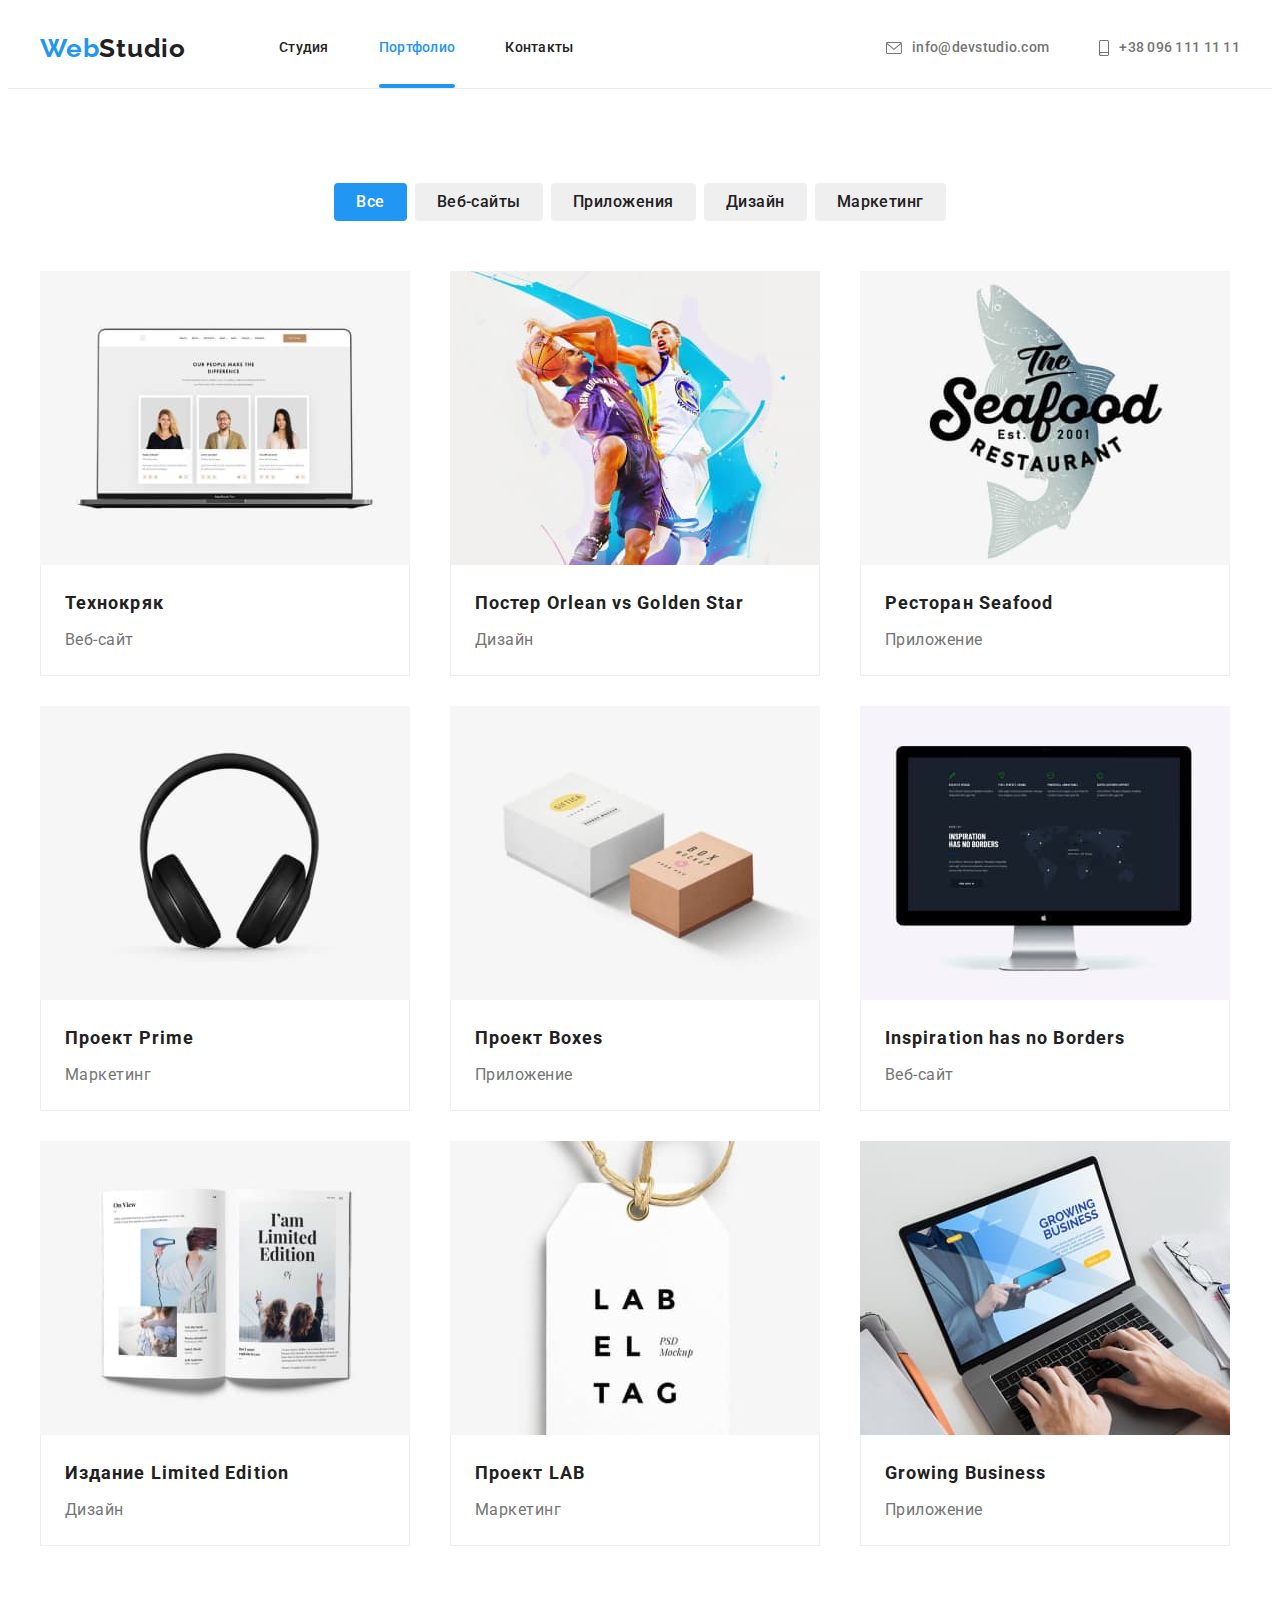
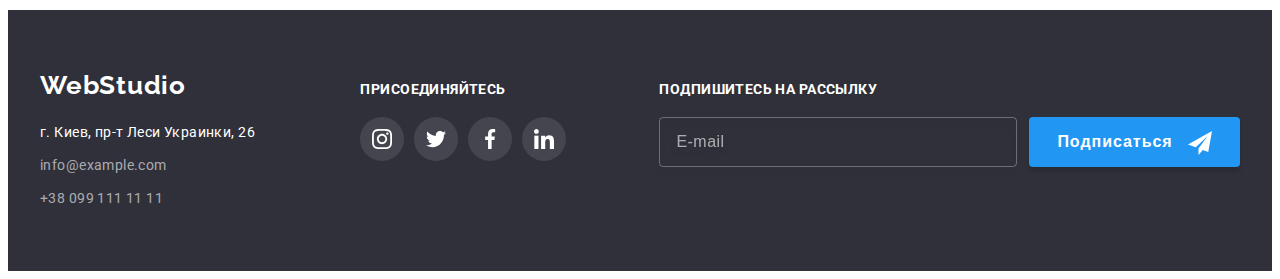
==== commit edc5d94f: "Исправляет дз6" ====
--- a/portfolio.html
+++ b/portfolio.html
@@ -23,35 +23,33 @@
   <body>
     <header class="header">
       <div class="container">
-        <nav class="header-nav">
-          <a class="header-logo link" href="./index.html" lang="en">
-            <span class="logo-text">Web</span>Studio
+        <nav class="navigation">
+          <a class="logo navigation__logo link" href="./index.html" lang="en">
+            <span class="logo__text">Web</span>Studio
           </a>
           <ul class="header-list list">
-            <li class="header-item">
-              <a class="header-link link" href="./index.html">Студия</a>
-            </li>
-            <li class="header-item">
-              <a class="header-link link current" href="./portfolio.html"
-                >Портфолио</a
-              >
-            </li>
-            <li class="header-item">
-              <a class="header-link link" href="">Контакты</a>
+            <li class="header-list__item">
+              <a class="header-list__link link" href="./index.html">Студия</a>
+            </li>
+            <li class="header-list__item">
+              <a class="header-list__link link current" href="./portfolio.html">Портфолио</a>
+            </li>
+            <li class="header-list__item">
+              <a class="header-list__link link" href="">Контакты</a>
             </li>
           </ul>
         </nav>
-        <ul class="header-contact list">
-          <li class="contact-item">
-            <a class="header-info link" href="mailto:info@devstudio.com"
-              ><svg class="header-icon" width="16px" height="12px">
+        <ul class="contact-list list">
+          <li class="contact-list__item">
+            <a class="contact-list__link link" href="mailto:info@devstudio.com"
+              ><svg class="contact-list__icon" width="16px" height="12px">
                 <use href="./images/symbol-defs.svg#icon-envelope"></use></svg
               >info@devstudio.com</a
             >
           </li>
-          <li class="contact-item">
-            <a class="header-info link" href="tel:+380961111111"
-              ><svg class="header-icon" width="10px" height="16px">
+          <li class="contact-list__item">
+            <a class="contact-list__link link" href="tel:+380961111111"
+              ><svg class="contact-list__icon" width="10px" height="16px">
                 <use href="./images/symbol-defs.svg#icon-smartphone"></use></svg
               >+38 096 111 11 11</a
             >
@@ -92,9 +90,9 @@
                     height="294"
                   />
                   <p class="thumb-text">
-                    Ресурс предлагает комплексные предложения с разным уровнем
-                    функционала и сервисов. Все это позволит посетителю получить
-                    исчерпывающие сведения о компании или частном лице.
+                    Ресурс предлагает комплексные предложения с разным уровнем функционала и
+                    сервисов. Все это позволит посетителю получить исчерпывающие сведения о компании
+                    или частном лице.
                   </p>
                 </div>
                 <div class="portfolio-box">
@@ -113,9 +111,9 @@
                     height="294"
                   />
                   <p class="thumb-text">
-                    Ресурс предлагает комплексные предложения с разным уровнем
-                    функционала и сервисов. Все это позволит посетителю получить
-                    исчерпывающие сведения о компании или частном лице.
+                    Ресурс предлагает комплексные предложения с разным уровнем функционала и
+                    сервисов. Все это позволит посетителю получить исчерпывающие сведения о компании
+                    или частном лице.
                   </p>
                 </div>
                 <div class="portfolio-box">
@@ -136,15 +134,13 @@
                     height="294"
                   />
                   <p class="thumb-text">
-                    Ресурс предлагает комплексные предложения с разным уровнем
-                    функционала и сервисов. Все это позволит посетителю получить
-                    исчерпывающие сведения о компании или частном лице.
-                  </p>
-                </div>
-                <div class="portfolio-box">
-                  <h2 class="portfolio-title">
-                    Ресторан <span lang="en">Seafood</span>
-                  </h2>
+                    Ресурс предлагает комплексные предложения с разным уровнем функционала и
+                    сервисов. Все это позволит посетителю получить исчерпывающие сведения о компании
+                    или частном лице.
+                  </p>
+                </div>
+                <div class="portfolio-box">
+                  <h2 class="portfolio-title">Ресторан <span lang="en">Seafood</span></h2>
                   <p class="portfolio-text">Приложение</p>
                 </div>
               </a>
@@ -159,15 +155,13 @@
                     height="294"
                   />
                   <p class="thumb-text">
-                    Ресурс предлагает комплексные предложения с разным уровнем
-                    функционала и сервисов. Все это позволит посетителю получить
-                    исчерпывающие сведения о компании или частном лице.
-                  </p>
-                </div>
-                <div class="portfolio-box">
-                  <h2 class="portfolio-title">
-                    Проект <span lang="en">Prime</span>
-                  </h2>
+                    Ресурс предлагает комплексные предложения с разным уровнем функционала и
+                    сервисов. Все это позволит посетителю получить исчерпывающие сведения о компании
+                    или частном лице.
+                  </p>
+                </div>
+                <div class="portfolio-box">
+                  <h2 class="portfolio-title">Проект <span lang="en">Prime</span></h2>
                   <p class="portfolio-text">Маркетинг</p>
                 </div>
               </a>
@@ -182,15 +176,13 @@
                     height="294"
                   />
                   <p class="thumb-text">
-                    Ресурс предлагает комплексные предложения с разным уровнем
-                    функционала и сервисов. Все это позволит посетителю получить
-                    исчерпывающие сведения о компании или частном лице.
-                  </p>
-                </div>
-                <div class="portfolio-box">
-                  <h2 class="portfolio-title">
-                    Проект <span lang="en">Boxes</span>
-                  </h2>
+                    Ресурс предлагает комплексные предложения с разным уровнем функционала и
+                    сервисов. Все это позволит посетителю получить исчерпывающие сведения о компании
+                    или частном лице.
+                  </p>
+                </div>
+                <div class="portfolio-box">
+                  <h2 class="portfolio-title">Проект <span lang="en">Boxes</span></h2>
                   <p class="portfolio-text">Приложение</p>
                 </div>
               </a>
@@ -205,15 +197,13 @@
                     height="294"
                   />
                   <p class="thumb-text">
-                    Ресурс предлагает комплексные предложения с разным уровнем
-                    функционала и сервисов. Все это позволит посетителю получить
-                    исчерпывающие сведения о компании или частном лице.
-                  </p>
-                </div>
-                <div class="portfolio-box">
-                  <h2 class="portfolio-title" lang="en">
-                    Inspiration has no Borders
-                  </h2>
+                    Ресурс предлагает комплексные предложения с разным уровнем функционала и
+                    сервисов. Все это позволит посетителю получить исчерпывающие сведения о компании
+                    или частном лице.
+                  </p>
+                </div>
+                <div class="portfolio-box">
+                  <h2 class="portfolio-title" lang="en">Inspiration has no Borders</h2>
                   <p class="portfolio-text">Веб-сайт</p>
                 </div>
               </a>
@@ -228,15 +218,13 @@
                     height="294"
                   />
                   <p class="thumb-text">
-                    Ресурс предлагает комплексные предложения с разным уровнем
-                    функционала и сервисов. Все это позволит посетителю получить
-                    исчерпывающие сведения о компании или частном лице.
-                  </p>
-                </div>
-                <div class="portfolio-box">
-                  <h2 class="portfolio-title">
-                    Издание <span lang="en">Limited Edition</span>
-                  </h2>
+                    Ресурс предлагает комплексные предложения с разным уровнем функционала и
+                    сервисов. Все это позволит посетителю получить исчерпывающие сведения о компании
+                    или частном лице.
+                  </p>
+                </div>
+                <div class="portfolio-box">
+                  <h2 class="portfolio-title">Издание <span lang="en">Limited Edition</span></h2>
                   <p class="portfolio-text">Дизайн</p>
                 </div>
               </a>
@@ -251,15 +239,13 @@
                     height="294"
                   />
                   <p class="thumb-text">
-                    Ресурс предлагает комплексные предложения с разным уровнем
-                    функционала и сервисов. Все это позволит посетителю получить
-                    исчерпывающие сведения о компании или частном лице.
-                  </p>
-                </div>
-                <div class="portfolio-box">
-                  <h2 class="portfolio-title">
-                    Проект <span lang="en">LAB</span>
-                  </h2>
+                    Ресурс предлагает комплексные предложения с разным уровнем функционала и
+                    сервисов. Все это позволит посетителю получить исчерпывающие сведения о компании
+                    или частном лице.
+                  </p>
+                </div>
+                <div class="portfolio-box">
+                  <h2 class="portfolio-title">Проект <span lang="en">LAB</span></h2>
                   <p class="portfolio-text">Маркетинг</p>
                 </div>
               </a>
@@ -274,9 +260,9 @@
                     height="294"
                   />
                   <p class="thumb-text">
-                    Ресурс предлагает комплексные предложения с разным уровнем
-                    функционала и сервисов. Все это позволит посетителю получить
-                    исчерпывающие сведения о компании или частном лице.
+                    Ресурс предлагает комплексные предложения с разным уровнем функционала и
+                    сервисов. Все это позволит посетителю получить исчерпывающие сведения о компании
+                    или частном лице.
                   </p>
                 </div>
                 <div class="portfolio-box">
@@ -307,16 +293,12 @@
                 </a>
               </li>
               <li class="footer-item">
-                <a
-                  class="footer-contact contact-text link"
-                  href="mailto:info@example.com"
+                <a class="footer-contact contact-text link" href="mailto:info@example.com"
                   >info@example.com</a
                 >
               </li>
               <li class="footer-item">
-                <a
-                  class="footer-contact contact-text link"
-                  href="tel:+380991111111"
+                <a class="footer-contact contact-text link" href="tel:+380991111111"
                   >+38 099 111 11 11</a
                 >
               </li>
--- a/css/styles.css
+++ b/css/styles.css
@@ -28,7 +28,7 @@
   padding: 0;
 }
 body {
-  font-family: "Roboto", sans-serif;
+  font-family: 'Roboto', sans-serif;
   color: var(--first-main-color);
   font-size: 14px;
   background-color: var(--first-bg-coor);
@@ -102,12 +102,7 @@
   margin-left: 93px;
 }
 
-.header-contact {
-  display: flex;
-  margin-left: auto;
-}
-
-.header-nav {
+.navigation {
   display: flex;
   align-items: center;
 }
@@ -117,19 +112,15 @@
   align-items: center;
 }
 
-.header-item:not(:last-child) {
+.header-list__item:not(:last-child) {
   margin-right: 50px;
 }
 
-.contact-item:not(:last-child) {
-  margin-right: 50px;
-}
-
-.header-logo {
+.navigation__logo {
   padding-top: 24px;
   padding-bottom: 24px;
 
-  font-family: "Raleway";
+  font-family: 'Raleway';
   font-style: normal;
   font-weight: 700;
   font-size: 26px;
@@ -138,11 +129,11 @@
   color: var(--first-main-color);
 }
 
-.logo-text {
+.logo__text {
   color: var(--accent-text-color);
 }
 
-.header-link {
+.header-list__link {
   display: inline-block;
   padding-top: 32px;
   padding-bottom: 32px;
@@ -158,13 +149,13 @@
   transition: color var(--timing-function);
 }
 
-.header-link:hover,
-.header-link:focus {
+.header-list__link:hover,
+.header-list__link:focus {
   color: var(--accent-text-color);
 }
 
-.header-link.current::after {
-  content: "";
+.header-list__link.current::after {
+  content: '';
 
   position: absolute;
   left: 0;
@@ -183,7 +174,12 @@
   color: var(--accent-text-color);
 }
 
-.header-info {
+.contact-list {
+  display: flex;
+  margin-left: auto;
+}
+
+.contact-list__link {
   display: inline-flex;
   align-items: center;
   justify-content: center;
@@ -200,13 +196,17 @@
   transition: color var(--timing-function);
 }
 
-.header-icon {
+.contact-list__item:not(:last-child) {
+  margin-right: 50px;
+}
+
+.contact-list__icon {
   fill: currentColor;
   margin-right: 10px;
 }
 
-.header-info:hover,
-.header-info:focus {
+.contact-list__link:hover,
+.contact-list__link:focus {
   color: var(--accent-text-color);
 }
 
@@ -418,17 +418,27 @@
 
 .check-box {
   display: inline-block;
-  content: "";
+  content: '';
   width: 16px;
   height: 15px;
 
   margin-right: 7px;
 
-  background-image: url(../images/check-off.svg);
+  fill: var(--first-main-color);
+  transition: fill var(--accent-text-color);
+}
+
+.check-off {
+  display: block;
 }
 
 .check-input:checked + .check-box {
   background-image: url(../images/check-on.svg);
+  fill: transparent;
+}
+
+.check-input:focus + .check-box {
+  fill: var(--accent-text-color);
 }
 
 .check-text {
@@ -491,11 +501,7 @@
   min-height: 600px;
   margin-left: auto;
   margin-right: auto;
-  background-image: linear-gradient(
-      to right,
-      rgba(47, 48, 58, 0.4),
-      rgba(47, 48, 58, 0.4)
-    ),
+  background-image: linear-gradient(to right, rgba(47, 48, 58, 0.4), rgba(47, 48, 58, 0.4)),
     url(../images/header-img.jpg);
   background-size: cover;
   background-repeat: no-repeat;
@@ -702,8 +708,7 @@
   align-items: center;
   color: #afb1b8;
 
-  transition: color var(--timing-function),
-    background-color var(--timing-function);
+  transition: color var(--timing-function), background-color var(--timing-function);
 }
 
 .team-soc-icon {
@@ -779,7 +784,7 @@
   display: block;
   margin-bottom: 20px;
 
-  font-family: "Raleway";
+  font-family: 'Raleway';
   font-style: normal;
   font-weight: 700;
   font-size: 26px;
@@ -980,8 +985,8 @@
   cursor: pointer;
   color: var(--portfolio-btn-color);
 
-  transition: color var(--timing-function),
-    background-color var(--timing-function), box-shadow var(--timing-function);
+  transition: color var(--timing-function), background-color var(--timing-function),
+    box-shadow var(--timing-function);
 }
 
 .btn-primary:hover,
